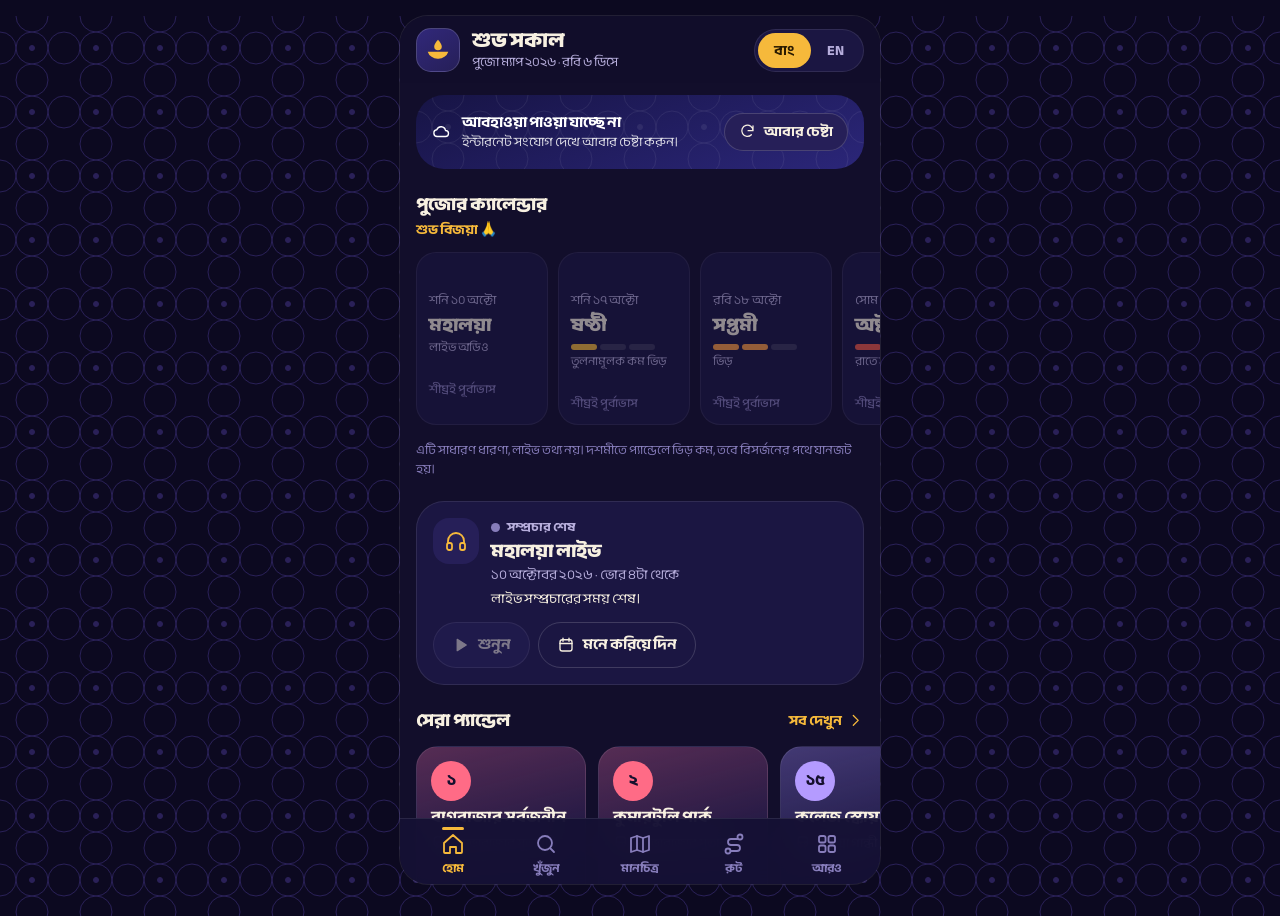
==== index.html @ 824edf6a "Add files via upload" ====
<!doctype html>
<html lang="bn">
<head>
<meta charset="utf-8">
<meta name="viewport" content="width=device-width, initial-scale=1, viewport-fit=cover">
<title>দুর্গাপূজা ২০২৬ · কলকাতার প্যান্ডেল ও মেট্রো ম্যাপ</title>
<meta name="description" content="Durga Puja 2026 Kolkata pandal map with metro stations, live weather, food stops and route planner. দুর্গাপূজা ২০২৬: কলকাতার প্যান্ডেল, মেট্রো, আবহাওয়া ও রুট।">
<meta name="color-scheme" content="dark">
<meta name="theme-color" content="#120E2B">
<meta name="mobile-web-app-capable" content="yes">
<meta name="apple-mobile-web-app-capable" content="yes">
<meta name="apple-mobile-web-app-status-bar-style" content="black-translucent">
<meta name="apple-mobile-web-app-title" content="Puja Map">
<meta property="og:title" content="Puja Map 2026 · পুজো ম্যাপ ২০২৬">
<meta property="og:description" content="Kolkata pandals, metro, live weather and routes. কলকাতার প্যান্ডেল, মেট্রো, আবহাওয়া ও রুট।">
<meta property="og:type" content="website">
<link rel="manifest" href="/manifest.webmanifest">
<link rel="icon" href="/assets/favicon.svg" type="image/svg+xml">
<link rel="apple-touch-icon" href="/assets/apple-touch-icon.png">
<link rel="preconnect" href="https://fonts.googleapis.com">
<link rel="preconnect" href="https://fonts.gstatic.com" crossorigin>
<link rel="stylesheet" href="https://fonts.googleapis.com/css2?family=Anek+Bangla:wght@400;500;600;700;800&display=swap">
<link rel="stylesheet" href="/assets/app.css?v=1">
</head>
<body>
<!-- icon sprite -->
<svg xmlns="http://www.w3.org/2000/svg" style="position:absolute;width:0;height:0;overflow:hidden" aria-hidden="true" focusable="false">
  <symbol id="i-home" viewBox="0 0 24 24"><path d="M3 11l9-8 9 8v9a1 1 0 0 1-1 1h-5v-6H9v6H4a1 1 0 0 1-1-1z"/></symbol>
  <symbol id="i-search" viewBox="0 0 24 24"><circle cx="11" cy="11" r="7"/><path d="M20 20l-3.5-3.5"/></symbol>
  <symbol id="i-map" viewBox="0 0 24 24"><path d="M9 4L3 6v14l6-2 6 2 6-2V4l-6 2z"/><path d="M9 4v14M15 6v14"/></symbol>
  <symbol id="i-route" viewBox="0 0 24 24"><circle cx="6" cy="19" r="2.5"/><circle cx="18" cy="5" r="2.5"/><path d="M8.5 19H15a3 3 0 0 0 0-6H9a3 3 0 0 1 0-6h6.500"/></symbol>
  <symbol id="i-grid" viewBox="0 0 24 24"><rect x="4" y="4" width="6.500" height="6.500" rx="1.800"/><rect x="13.500" y="4" width="6.500" height="6.500" rx="1.800"/><rect x="4" y="13.500" width="6.500" height="6.500" rx="1.800"/><rect x="13.500" y="13.500" width="6.500" height="6.500" rx="1.800"/></symbol>
  <symbol id="i-pin" viewBox="0 0 24 24"><path d="M12 21s7-6.200 7-11.500A7 7 0 0 0 5 9.500C5 14.800 12 21 12 21z"/><circle cx="12" cy="9.500" r="2.500"/></symbol>
  <symbol id="i-metro" viewBox="0 0 24 24"><rect x="5" y="3" width="14" height="14" rx="4"/><path d="M5 11h14M8 21l2-4M16 21l-2-4"/><circle cx="9" cy="14" r=".6"/><circle cx="15" cy="14" r=".6"/></symbol>
  <symbol id="i-food" viewBox="0 0 24 24"><path d="M7 3v8M5 3v5a2 2 0 0 0 4 0V3M7 11v10M17 3c-2 2-3 4.500-3 7h3v11"/></symbol>
  <symbol id="i-star" viewBox="0 0 24 24"><path d="M12 3l2.700 5.600 6.100.9-4.400 4.300 1 6.100L12 17l-5.400 2.900 1-6.100L3.200 9.500l6.100-.9z"/></symbol>
  <symbol id="i-check" viewBox="0 0 24 24"><path d="M5 12.500l4.500 4.500L19 7.500"/></symbol>
  <symbol id="i-plus" viewBox="0 0 24 24"><path d="M12 5v14M5 12h14"/></symbol>
  <symbol id="i-minus" viewBox="0 0 24 24"><path d="M5 12h14"/></symbol>
  <symbol id="i-x" viewBox="0 0 24 24"><path d="M6 6l12 12M18 6L6 18"/></symbol>
  <symbol id="i-share" viewBox="0 0 24 24"><circle cx="6" cy="12" r="2.500"/><circle cx="18" cy="6" r="2.500"/><circle cx="18" cy="18" r="2.500"/><path d="M8.200 10.800l7.600-3.600M8.200 13.200l7.600 3.600"/></symbol>
  <symbol id="i-nav" viewBox="0 0 24 24"><path d="M3 11l18-8-8 18-2-8z"/></symbol>
  <symbol id="i-walk" viewBox="0 0 24 24"><circle cx="13" cy="4.500" r="1.800"/><path d="M10 21l1.500-6-2.500-3 2-5 4 2 2 4M11.500 15l3 2.500V21"/></symbol>
  <symbol id="i-users" viewBox="0 0 24 24"><circle cx="9" cy="8" r="3"/><path d="M3 20c0-3.500 2.700-6 6-6s6 2.500 6 6"/><circle cx="17" cy="9" r="2.300"/><path d="M16 14.200c2.900.2 5 2.400 5 5.300"/></symbol>
  <symbol id="i-wc" viewBox="0 0 24 24"><circle cx="7" cy="4.500" r="1.700"/><circle cx="17" cy="4.500" r="1.700"/><path d="M7 8.500v7M4.500 8.500h5l-2.500 7M17 8.500v12M14.500 8.500h5l-2.500 6"/><path d="M5.500 20h3"/></symbol>
  <symbol id="i-parking" viewBox="0 0 24 24"><rect x="4" y="4" width="16" height="16" rx="4"/><path d="M10 16V8h3a2.500 2.500 0 0 1 0 5h-3"/></symbol>
  <symbol id="i-car" viewBox="0 0 24 24"><path d="M5 16l1.500-5.500A2 2 0 0 1 8.400 9h7.200a2 2 0 0 1 1.900 1.500L19 16"/><rect x="3" y="16" width="18" height="4" rx="1.500"/><circle cx="7.500" cy="18" r=".5"/><circle cx="16.500" cy="18" r=".5"/></symbol>
  <symbol id="i-phone" viewBox="0 0 24 24"><path d="M5 4h4l2 5-2.500 1.500a11 11 0 0 0 5 5L15 13l5 2v4a2 2 0 0 1-2 2A15 15 0 0 1 3 6a2 2 0 0 1 2-2z"/></symbol>
  <symbol id="i-alert" viewBox="0 0 24 24"><path d="M12 3l10 18H2z"/><path d="M12 10v5M12 18v.1"/></symbol>
  <symbol id="i-globe" viewBox="0 0 24 24"><circle cx="12" cy="12" r="9"/><path d="M3 12h18M12 3c3 3 3 15 0 18M12 3c-3 3-3 15 0 18"/></symbol>
  <symbol id="i-chev" viewBox="0 0 24 24"><path d="M9 5l7 7-7 7"/></symbol>
  <symbol id="i-up" viewBox="0 0 24 24"><path d="M12 19V5M6 11l6-6 6 6"/></symbol>
  <symbol id="i-down" viewBox="0 0 24 24"><path d="M12 5v14M6 13l6 6 6-6"/></symbol>
  <symbol id="i-trash" viewBox="0 0 24 24"><path d="M4 7h16M9 7V4h6v3M6 7l1 13h10l1-13"/></symbol>
  <symbol id="i-heart" viewBox="0 0 24 24"><path d="M12 20s-7-4.600-7-10a4 4 0 0 1 7-2.500A4 4 0 0 1 19 10c0 5.400-7 10-7 10z"/></symbol>
  <symbol id="i-camera" viewBox="0 0 24 24"><path d="M4 8h3l2-3h6l2 3h3v11H4z"/><circle cx="12" cy="13" r="3.500"/></symbol>
  <symbol id="i-locate" viewBox="0 0 24 24"><circle cx="12" cy="12" r="7"/><circle cx="12" cy="12" r="2"/><path d="M12 2v3M12 19v3M2 12h3M19 12h3"/></symbol>
  <symbol id="i-info" viewBox="0 0 24 24"><circle cx="12" cy="12" r="9"/><path d="M12 11v6M12 7.500v.1"/></symbol>
  <symbol id="i-calendar" viewBox="0 0 24 24"><rect x="4" y="5" width="16" height="15" rx="3"/><path d="M4 10h16M8 3v4M16 3v4"/></symbol>
  <symbol id="i-download" viewBox="0 0 24 24"><path d="M12 4v11M7 11l5 5 5-5M5 20h14"/></symbol>
  <symbol id="i-refresh" viewBox="0 0 24 24"><path d="M20 11a8 8 0 1 0-2.300 5.700M20 4v7h-7"/></symbol>
  <symbol id="i-play" viewBox="0 0 24 24"><path d="M7 4.500l12 7.500-12 7.500z" fill="currentColor"/></symbol>
  <symbol id="i-pause" viewBox="0 0 24 24"><path d="M7 4h4v16H7zM14 4h4v16h-4z" fill="currentColor"/></symbol>
  <symbol id="i-radio" viewBox="0 0 24 24"><path d="M4 14v-2a8 8 0 0 1 16 0v2"/><rect x="3" y="14" width="5" height="7" rx="2"/><rect x="16" y="14" width="5" height="7" rx="2"/></symbol>
  <symbol id="i-layers" viewBox="0 0 24 24"><path d="M12 3l9 5-9 5-9-5z"/><path d="M3 13l9 5 9-5"/></symbol>
  <symbol id="i-lock" viewBox="0 0 24 24"><rect x="5" y="11" width="14" height="10" rx="3"/><path d="M8 11V8a4 4 0 0 1 8 0v3"/></symbol>
  <symbol id="i-wind" viewBox="0 0 24 24"><path d="M3 9h11a3 3 0 1 0-3-3M3 15h15a3 3 0 1 1-3 3M3 12h7"/></symbol>
  <symbol id="i-drop" viewBox="0 0 24 24"><path d="M12 3s6 6.300 6 11a6 6 0 0 1-12 0c0-4.700 6-11 6-11z"/></symbol>
  <symbol id="i-cloud" viewBox="0 0 24 24"><path d="M7 18a4.500 4.500 0 0 1-.6-8.960A6 6 0 0 1 18 10a4 4 0 0 1 0 8z"/></symbol>
  <symbol id="i-diya" viewBox="0 0 24 24"><path d="M2.500 13.500h19a9.500 9 0 0 1-9.500 6.500A9.500 9 0 0 1 2.500 13.500z" fill="currentColor" stroke="none"/><path d="M12 2.500c2.500 2.700 3.500 4.800 3.500 6.300a3.500 3.500 0 0 1-7 0c0-1.500 1-3.600 3.500-6.300z" fill="currentColor" stroke="none"/></symbol>
</svg>

<div id="app">
  <main id="views">
    <section class="view active" id="v-home" aria-label="Home"></section>
    <section class="view" id="v-explore" aria-label="Explore"></section>
    <section class="view map" id="v-map" aria-label="Map"></section>
    <section class="view" id="v-route" aria-label="Route"></section>
    <section class="view" id="v-more" aria-label="More"></section>
  </main>
  <nav id="nav" aria-label="Main"></nav>

  <div id="sheetWrap" class="sheet-wrap" hidden>
    <div class="backdrop" data-act="sheet-close"></div>
    <div class="sheet" role="dialog" aria-modal="true" tabindex="-1">
      <div class="grab" aria-hidden="true"></div>
      <div id="sheetBody"></div>
    </div>
  </div>
  <div id="toast" role="status" aria-live="polite"></div>

  <div id="splash" data-act="splash-skip" role="presentation">
    <svg class="sp-lamp" viewBox="0 0 24 24" aria-hidden="true"><path d="M2.500 13.500h19a9.500 9 0 0 1-9.500 6.500A9.500 9 0 0 1 2.500 13.500z" fill="currentColor"/><path class="flame" d="M12 2.500c2.500 2.700 3.500 4.800 3.500 6.300a3.500 3.500 0 0 1-7 0c0-1.500 1-3.600 3.500-6.300z" fill="#FFD27A"/></svg>
    <h2>দুর্গাপূজা ২০২৬</h2>
    <p>Durga Puja 2026 · Kolkata</p>
    <small>Sudipta Chatterjee</small>
  </div>
</div>
<noscript><p style="padding:24px;color:#F7F0E1">Please enable JavaScript to use Puja Map 2026. · অ্যাপটি চালাতে JavaScript চালু করুন।</p></noscript>

<script src="/assets/data.js?v=1"></script>
<script src="/assets/config.js?v=1"></script>
<script src="/assets/i18n.js?v=1"></script>
<script src="/assets/core.js?v=1"></script>
<script src="/assets/weather.js?v=1"></script>
<script src="/assets/community.js?v=1"></script>
<script src="/assets/map.js?v=1"></script>
<script src="/assets/views-home.js?v=1"></script>
<script src="/assets/views-explore.js?v=1"></script>
<script src="/assets/views-route.js?v=1"></script>
<script src="/assets/views-more.js?v=1"></script>
<script src="/assets/main.js?v=1"></script>
</body>
</html>
---- assets/app.css ----
/* Puja Map 2026 - dark-only mobile app UI. Night-sky indigo, zari gold, sindoor red. */
:root {
  color-scheme: dark;
  --night: #120E2B; --night2: #0C0920; --surface: #1B1642; --raise: #261F58; --raise2: #31287A;
  --line: rgba(255,255,255,.09); --line2: rgba(255,255,255,.16);
  --ink: #F7F0E1; --mut: #B7AEDC; --dim: #877DBB;
  --zari: #F6B93B; --zari-ink: #2A1B00; --sindoor: #F05A47; --ok: #3DDC97;
  --blue: #6AA3FF; --green: #3DDC97;
  /* map palette (the SVG data refers to these names) */
  --river: #123B5E; --rd: #2F2868; --rdo: #1B1646;
  --rl: 28px; --rm: 20px; --rs: 14px;
  --nav-h: 66px; --sb: env(safe-area-inset-bottom, 0px); --st: env(safe-area-inset-top, 0px);
  --font: "Anek Bangla", "Hind Siliguri", "Noto Sans Bengali", system-ui, -apple-system, "Segoe UI", Roboto, sans-serif;
  --alpona: url("data:image/svg+xml,%3Csvg xmlns='http://www.w3.org/2000/svg' width='64' height='64' viewBox='0 0 64 64' fill='none' stroke='white' stroke-width='1'%3E%3Ccircle cx='32' cy='32' r='16'/%3E%3Ccircle cx='0' cy='32' r='16'/%3E%3Ccircle cx='64' cy='32' r='16'/%3E%3Ccircle cx='32' cy='0' r='16'/%3E%3Ccircle cx='32' cy='64' r='16'/%3E%3Ccircle cx='32' cy='32' r='2.5' fill='white'/%3E%3C/svg%3E");
}
html.big { font-size: 112%; }
* { box-sizing: border-box; -webkit-tap-highlight-color: transparent; }
html, body { height: 100%; margin: 0; background: var(--night2); }
body { font: 400 15px/1.5 var(--font); color: var(--ink); overscroll-behavior: none; -webkit-font-smoothing: antialiased; text-size-adjust: 100%; }
body.sheet-open { overflow: hidden; }
button, input, select, textarea { font: inherit; color: inherit; }
button { cursor: pointer; background: none; border: 0; padding: 0; }
a { color: inherit; text-decoration: none; }
[hidden] { display: none !important; }
h1, h2, h3, p, ul, ol { margin: 0; padding: 0; }
ul, ol { list-style: none; }
:focus-visible { outline: 2px solid var(--zari); outline-offset: 2px; border-radius: 8px; }
.ic { width: 1.2em; height: 1.2em; stroke: currentColor; fill: none; stroke-width: 1.8; stroke-linecap: round; stroke-linejoin: round; flex: none; }
.star .ic, .chip.gold .ic, .badge.gold .ic { fill: currentColor; }
.muted { color: var(--mut); } .fine { font-size: 12.5px; color: var(--dim); line-height: 1.5; margin-top: 8px; } .fine.lg { font-size: 13.5px; color: var(--mut); }
.fine.foot { text-align: center; margin: 22px 0 6px; } .fine.note { margin-top: 14px; }
.dotc { display: inline-block; width: 9px; height: 9px; border-radius: 50%; flex: none; } .dotc.lg { width: 14px; height: 14px; }

/* ---------- app frame ---------- */
#app { position: relative; height: 100dvh; max-width: 480px; margin: 0 auto; overflow: hidden; background: var(--night); box-shadow: 0 0 0 1px var(--line); }
@media (min-width: 560px) { body { background: var(--night2) var(--alpona); background-size: 64px 64px; background-blend-mode: soft-light; } #app { border-radius: 28px; height: min(100dvh - 32px, 940px); margin-top: 16px; } }
.view { position: absolute; inset: 0; overflow-y: auto; overflow-x: hidden; display: none; padding-bottom: calc(var(--nav-h) + var(--sb) + 20px); scrollbar-width: none; overscroll-behavior: contain; }
.view::-webkit-scrollbar { display: none; }
.view.active { display: block; }
.view.map { padding: 0; overflow: hidden; bottom: calc(var(--nav-h) + var(--sb)); }
.pad { padding: 4px 16px 0; }
.vhead { position: sticky; top: 0; z-index: 6; padding: calc(var(--st) + 12px) 16px 10px; background: rgba(18,14,43,.97); backdrop-filter: blur(16px); -webkit-backdrop-filter: blur(16px); }
.vh-row { display: flex; align-items: center; justify-content: space-between; gap: 10px; }
.vh-row h1 { font-size: 26px; font-weight: 800; letter-spacing: -.01em; line-height: 1.2; }
.vh-r { display: flex; align-items: center; gap: 8px; }

/* ---------- controls ---------- */
.btn { display: inline-flex; align-items: center; justify-content: center; gap: 8px; min-height: 46px; padding: 0 18px; border-radius: 999px; background: var(--raise); border: 1px solid var(--line2); font-weight: 700; font-size: 15px; color: var(--ink); white-space: nowrap; text-align: center; }
.btn:active { transform: scale(.98); }
.btn.primary { background: var(--zari); color: var(--zari-ink); border-color: transparent; }
.btn.on { background: rgba(61,220,151,.14); color: #7DF2BD; border-color: rgba(61,220,151,.4); }
.btn.ghost { background: transparent; }
.btn.sm { min-height: 38px; padding: 0 14px; font-size: 14px; } .btn.wide { width: 100%; }
.btn.off, .btn[aria-disabled="true"] { opacity: .45; pointer-events: none; } .btn[disabled] { opacity: .45; pointer-events: none; }
.icon-btn { width: 42px; height: 42px; border-radius: 50%; display: grid; place-items: center; background: var(--raise); border: 1px solid var(--line); color: var(--ink); flex: none; }
.icon-btn.sm { width: 34px; height: 34px; } .icon-btn.on { background: var(--zari); color: var(--zari-ink); } .icon-btn[disabled] { opacity: .35; pointer-events: none; }
.link { display: inline-flex; align-items: center; gap: 5px; color: var(--zari); font-weight: 700; font-size: 14px; cursor: pointer; } .link.danger { color: #FF8A7A; }
.seg { display: inline-flex; padding: 3px; border-radius: 999px; background: var(--surface); border: 1px solid var(--line); }
.seg button { padding: 7px 16px; border-radius: 999px; font-weight: 700; font-size: 14px; color: var(--mut); min-height: 34px; }
.seg button.on { background: var(--zari); color: var(--zari-ink); } .seg.big { display: flex; } .seg.big button { flex: 1; min-height: 46px; font-size: 16px; }
.seg.wide { display: flex; margin: 8px 0 0; } .seg.wide button { flex: 1; } .seg i { font-style: normal; opacity: .7; margin-left: 4px; }
.pill-row { display: flex; gap: 8px; overflow-x: auto; padding: 10px 0 2px; scrollbar-width: none; } .pill-row::-webkit-scrollbar { display: none; }
.pill, .chip { flex: none; display: inline-flex; align-items: center; gap: 6px; min-height: 36px; padding: 0 14px; border-radius: 999px; background: var(--surface); border: 1px solid var(--line); font-weight: 600; font-size: 14px; color: var(--mut); white-space: nowrap; }
.pill.on, .chip.on { background: var(--ink); color: var(--night); border-color: transparent; } .pill i { font-style: normal; opacity: .65; font-size: 12.5px; }
.chip.gold.on { background: var(--zari); color: var(--zari-ink); } .chips.wrap { display: flex; flex-wrap: wrap; gap: 8px; margin: 12px 0; }
.chip.on .dotc { box-shadow: 0 0 0 2px var(--night); }
.badge { display: inline-flex; align-items: center; gap: 4px; padding: 2px 9px; border-radius: 999px; font-size: 12px; font-weight: 700; background: var(--raise); color: var(--mut); }
.badge.gold { background: rgba(246,185,59,.16); color: var(--zari); } .badge.ok { background: rgba(61,220,151,.15); color: #7DF2BD; }
.num { width: 40px; height: 40px; border-radius: 50%; display: grid; place-items: center; background: var(--c, #ccc); color: #15102E; font-weight: 800; font-size: 15px; flex: none; }
.num.lg { width: 54px; height: 54px; font-size: 19px; } .num .ic { width: 18px; height: 18px; stroke-width: 2.6; }
.wx-pill { display: inline-flex; align-items: center; gap: 5px; min-height: 42px; padding: 0 12px 0 8px; border-radius: 999px; background: var(--raise); border: 1px solid var(--line); font-weight: 700; font-size: 14px; }
.wx-pill .ic { width: 22px; height: 22px; margin-left: 4px; } .wx-pill .wxi { width: 24px; height: 24px; }
.lang button { min-width: 44px; }
.empty { display: grid; justify-items: center; gap: 6px; text-align: center; padding: 34px 20px; color: var(--mut); }
.empty .ic { width: 36px; height: 36px; color: var(--dim); } .empty b { color: var(--ink); font-size: 17px; } .empty.big { padding: 26px 12px 14px; }
.empty .row, .row { display: flex; gap: 10px; flex-wrap: wrap; justify-content: center; margin-top: 10px; } .row-end { display: flex; gap: 8px; justify-content: flex-end; margin-top: 8px; }
.sk { border-radius: 12px; background: linear-gradient(90deg, rgba(255,255,255,.06), rgba(255,255,255,.14), rgba(255,255,255,.06)); background-size: 200% 100%; animation: sk 1.4s linear infinite; margin: 8px 0; }
.sk-l { height: 14px; width: 40%; } .sk-xl { height: 70px; width: 70%; } .sk-m { height: 54px; }
@keyframes sk { to { background-position: -200% 0; } }

/* ---------- Home ---------- */
.home-head { display: flex; align-items: center; justify-content: space-between; gap: 10px; }
.hh-l { display: flex; align-items: center; gap: 12px; min-width: 0; }
.logo { width: 44px; height: 44px; border-radius: 15px; display: grid; place-items: center; background: linear-gradient(145deg, var(--raise2), var(--raise)); color: var(--zari); border: 1px solid var(--line2); flex: none; }
.logo .ic { width: 26px; height: 26px; }
.hh-hi { font-size: 21px; font-weight: 800; line-height: 1.2; } .hh-sub { font-size: 13px; color: var(--mut); }
.block { margin-top: 22px; } .block-h { display: flex; align-items: center; justify-content: space-between; gap: 10px; margin-bottom: 10px; }
.block-h.stack { flex-direction: column; align-items: flex-start; gap: 2px; } .block-h.stack .cd { text-align: left; font-size: 13.5px; }
.block-h h2 { font-size: 18px; font-weight: 800; display: flex; align-items: center; gap: 8px; } .block-h .cd { font-size: 12.5px; color: var(--zari); font-weight: 700; text-align: right; }
.card { background: var(--surface); border: 1px solid var(--line); border-radius: var(--rm); padding: 16px; }
.wx-hero, .wxs-top { position: relative; margin-top: 8px; padding: 16px; border-radius: var(--rl); color: #fff; overflow: hidden; cursor: pointer; isolation: isolate; background: linear-gradient(160deg, #171445, #2A2570); }
.wx-hero::before, .wxs-top::before { content: ""; position: absolute; inset: 0; background: var(--alpona); background-size: 64px 64px; opacity: .07; z-index: -1; }
.sky-day { background: linear-gradient(160deg, #1F4CA3, #3E7BDA); } .sky-night { background: linear-gradient(160deg, #171445, #2B2679); } .sky-cloud { background: linear-gradient(160deg, #3A4880, #5A6AA0); }
.sky-night-cloud { background: linear-gradient(160deg, #1F2150, #3A3B74); } .sky-rain { background: linear-gradient(160deg, #1F3159, #3C5584); } .sky-storm { background: linear-gradient(160deg, #1A1838, #45386E); } .sky-fog { background: linear-gradient(160deg, #474C78, #6E7399); }
.wx-top { display: flex; justify-content: space-between; align-items: center; font-size: 13px; opacity: .92; } .wx-loc { display: inline-flex; align-items: center; gap: 4px; font-weight: 700; } .wx-upd.off { color: #FFD28A; }
.wx-main { display: flex; align-items: center; gap: 12px; margin-top: 6px; } .wx-temp { font-size: 58px; font-weight: 800; line-height: 1; letter-spacing: -.02em; }
.wx-cond { display: grid; gap: 1px; margin-left: auto; text-align: right; } .wx-cond b { font-size: 17px; } .wx-cond span { font-size: 13px; opacity: .85; }
.wx-adv { margin-top: 10px; padding: 10px 12px; border-radius: 14px; font-size: 14px; line-height: 1.45; background: rgba(8,5,30,.34); border-left: 4px solid var(--ok); }
.wx-adv.tone-warn { border-color: var(--zari); } .wx-adv.tone-bad { border-color: var(--sindoor); } .wx-adv.tone-mid { border-color: #9FB7FF; }
.wx-hours { display: flex; gap: 4px; margin-top: 12px; overflow-x: auto; scrollbar-width: none; } .wx-hours::-webkit-scrollbar { display: none; }
.wx-hours li { flex: 1 0 52px; display: grid; justify-items: center; gap: 2px; padding: 8px 2px; border-radius: 14px; font-size: 12.5px; }
.wx-hours li:first-child { background: rgba(255,255,255,.14); } .h-t { opacity: .85; font-size: 12px; white-space: nowrap; } .wx-hours b { font-size: 15px; } .h-p { display: inline-flex; align-items: center; gap: 2px; font-size: 11.5px; color: #BFD6FF; min-height: 16px; }
.h-p .ic { width: 11px; height: 11px; } .wxi { display: block; flex: none; }
.wx-chips { display: flex; gap: 8px; flex-wrap: wrap; margin-top: 10px; } .wx-chips li { display: inline-flex; align-items: center; gap: 5px; padding: 5px 10px; border-radius: 999px; background: rgba(8,5,30,.3); font-size: 12.5px; } .wx-chips .ic { width: 14px; height: 14px; }
.wx-fail { display: flex; align-items: center; gap: 12px; flex-wrap: wrap; } .wx-fail div { display: grid; flex: 1; min-width: 150px; } .wx-fail span { font-size: 13px; opacity: .85; }
.rail { display: flex; gap: 10px; overflow-x: auto; margin: 0 -16px; padding: 2px 16px 8px; scroll-padding: 0 16px; scroll-snap-type: x proximity; scrollbar-width: none; } .rail::-webkit-scrollbar { display: none; }
.rl { position: relative; flex: 0 0 132px; scroll-snap-align: start; padding: 12px; border-radius: 20px; background: var(--surface); border: 1px solid var(--line); display: grid; gap: 4px; align-content: start; }
.rl.now { border-color: var(--zari); background: linear-gradient(180deg, rgba(246,185,59,.14), var(--surface)); } .rl.next { border-color: var(--line2); } .rl.past { opacity: .55; }
.rl-top { min-height: 22px; } .rl-date { font-size: 12.5px; color: var(--mut); } .rl-name { font-size: 19px; font-weight: 800; line-height: 1.2; } .rl-cl { font-size: 12px; color: var(--mut); line-height: 1.3; min-height: 32px; }
.rl-crowd { display: flex; gap: 3px; margin-top: 4px; } .rl-crowd i { width: 100%; max-width: 26px; height: 6px; border-radius: 3px; background: rgba(255,255,255,.14); }
.rl-crowd.lv1 i:nth-child(-n+1), .rl-crowd.lv2 i:nth-child(-n+2) { background: var(--zari); } .rl-crowd.lv3 i { background: var(--sindoor); } .rl-crowd.lv2 i:nth-child(-n+2) { background: #FF9F43; }
.rl-wx { display: flex; align-items: center; gap: 4px; margin-top: 4px; font-size: 13px; font-weight: 700; } .rl-wx em { font-style: normal; color: #9FC4FF; font-size: 12px; display: inline-flex; align-items: center; gap: 1px; } .rl-wx em .ic { width: 11px; height: 11px; }
.rl-wx.none { font-weight: 500; color: var(--dim); font-size: 12px; } .rl-flag { display: inline-block; font-size: 11px; font-weight: 800; padding: 2px 8px; border-radius: 999px; background: var(--zari); color: var(--zari-ink); } .rl-flag.soft { background: var(--raise2); color: var(--ink); }
.mh { display: grid; grid-template-columns: auto 1fr; gap: 12px; margin-top: 22px; padding: 16px; border-radius: var(--rl); background: var(--surface); border: 1px solid var(--line); position: relative; overflow: hidden; }
.mh.live { border-color: rgba(240,90,71,.6); background: linear-gradient(180deg, rgba(240,90,71,.14), var(--surface)); }
.mh-ic { width: 46px; height: 46px; border-radius: 16px; display: grid; place-items: center; background: var(--raise); color: var(--zari); } .mh-ic .ic { width: 24px; height: 24px; }
.mh-st { display: flex; align-items: center; gap: 7px; font-size: 12.5px; font-weight: 700; color: var(--mut); } .mh h3 { font-size: 19px; font-weight: 800; } .mh p { font-size: 13.5px; color: var(--mut); } .mh .mh-line { color: var(--ink); margin-top: 4px; }
.mh-act { grid-column: 1 / -1; display: flex; gap: 8px; flex-wrap: wrap; }
.live-dot { width: 9px; height: 9px; border-radius: 50%; background: var(--dim); display: inline-block; } .mh.live .live-dot, .live-tag .live-dot { background: var(--sindoor); animation: pulse 1.6s ease-out infinite; }
@keyframes pulse { 0% { box-shadow: 0 0 0 0 rgba(240,90,71,.6); } 100% { box-shadow: 0 0 0 10px rgba(240,90,71,0); } }
.hscroll { display: flex; gap: 12px; overflow-x: auto; margin: 0 -16px; padding: 2px 16px 8px; scroll-padding: 0 16px; scroll-snap-type: x proximity; scrollbar-width: none; } .hscroll::-webkit-scrollbar { display: none; }
.fcard { flex: 0 0 170px; scroll-snap-align: start; display: flex; flex-direction: column; gap: 6px; text-align: left; padding: 14px; border-radius: 22px; background: var(--surface); border: 1px solid var(--line); background-image: linear-gradient(165deg, color-mix(in srgb, var(--c) 26%, transparent), transparent 62%); }
.fcard b { font-size: 16px; line-height: 1.3; font-weight: 700; } .fc-m { display: flex; align-items: center; gap: 5px; font-size: 13px; color: var(--mut); } .fc-z { font-size: 12px; color: var(--dim); margin-top: auto; padding-top: 6px; }
.plcard { flex: 0 0 200px; scroll-snap-align: start; display: grid; gap: 6px; text-align: left; padding: 14px 14px 12px; border-radius: 18px; background: var(--surface); border: 1px solid var(--line); border-left: 4px solid var(--c); }
.plcard b { font-size: 16px; line-height: 1.3; } .plcard span { font-size: 13px; color: var(--mut); } .plcard em { font-style: normal; font-size: 13px; color: var(--zari); font-weight: 700; display: inline-flex; align-items: center; gap: 2px; }
.qa { display: grid; grid-template-columns: repeat(3, 1fr); gap: 10px; } .qa-b { display: grid; justify-items: center; gap: 8px; padding: 16px 6px 12px; border-radius: 18px; background: var(--surface); border: 1px solid var(--line); font-size: 13.5px; font-weight: 700; text-align: center; line-height: 1.25; }
.qa-b .ic { width: 24px; height: 24px; color: var(--zari); } .qa-b.sos .ic { color: var(--sindoor); } .qa-b.sos { border-color: rgba(240,90,71,.35); }
.support { display: flex; align-items: center; gap: 12px; margin-top: 24px; padding: 14px; border-radius: var(--rl); background: linear-gradient(120deg, rgba(246,185,59,.16), rgba(240,90,71,.12)); border: 1px solid rgba(246,185,59,.28); }
.support div:nth-child(2) { display: grid; flex: 1; min-width: 0; } .support b { font-size: 15.5px; } .support span { font-size: 13px; color: var(--mut); line-height: 1.4; }
.sp-ic { width: 40px; height: 40px; border-radius: 14px; display: grid; place-items: center; background: var(--night); color: var(--sindoor); flex: none; } .support.lg { flex-wrap: wrap; margin-top: 22px; } .support.lg .btn { width: 100%; }

/* ---------- Explore ---------- */
.search-row { display: flex; align-items: center; gap: 10px; } .search-row .search { flex: 1; margin-top: 0; }
.search { position: relative; display: flex; align-items: center; margin-top: 12px; } .search .ic { position: absolute; left: 14px; color: var(--dim); pointer-events: none; }
.search input { width: 100%; min-height: 48px; padding: 0 16px 0 44px; border-radius: 999px; background: var(--surface); border: 1px solid var(--line2); outline: none; font-size: 16px; }
.search input:focus { border-color: var(--zari); } .search input::placeholder { color: var(--dim); } .search input::-webkit-search-cancel-button { filter: invert(1); }
.ex-meta { display: flex; align-items: center; justify-content: space-between; gap: 12px; padding: 12px 16px 2px; font-size: 13px; color: var(--mut); }
.prog { display: flex; align-items: center; gap: 8px; flex: 1; justify-content: flex-end; font-size: 12.5px; } .bar { width: 90px; height: 6px; border-radius: 3px; background: rgba(255,255,255,.12); overflow: hidden; } .bar i { display: block; height: 100%; background: var(--ok); border-radius: 3px; }
.list { padding: 6px 16px 0; display: grid; gap: 10px; }
.pcard { display: grid; grid-template-columns: auto 1fr auto; gap: 12px; align-items: center; padding: 12px 12px 12px 12px; border-radius: 18px; background: var(--surface); border: 1px solid var(--line); cursor: pointer; }
.pcard.vis { opacity: .66; } .pc-main { min-width: 0; display: grid; gap: 3px; } .pc-name { font-size: 16.5px; font-weight: 700; line-height: 1.3; display: flex; align-items: center; gap: 6px; flex-wrap: wrap; }
.star { color: var(--zari); display: inline-flex; } .star .ic { width: 15px; height: 15px; }
.pc-meta, .pc-food { display: flex; align-items: center; gap: 6px; font-size: 13px; color: var(--mut); min-width: 0; } .pc-meta .ic, .pc-food .ic { width: 14px; height: 14px; color: var(--dim); }
.pc-meta em { font-style: normal; color: var(--dim); margin-left: auto; padding-left: 8px; font-size: 12px; text-align: right; } .pc-meta span, .pc-food span { overflow: hidden; text-overflow: ellipsis; white-space: nowrap; }
.pc-add { width: 40px; height: 40px; border-radius: 50%; display: grid; place-items: center; background: var(--raise); border: 1px solid var(--line2); color: var(--ink); } .pc-add.on { background: var(--zari); color: var(--zari-ink); border-color: transparent; }

/* ---------- Map ---------- */
.map-wrap { position: absolute; inset: 0; background: #0D0A22; touch-action: none; cursor: grab; } .map-wrap:active { cursor: grabbing; }
#map { width: 100%; height: 100%; display: block; user-select: none; -webkit-user-select: none; }
#map .rlab { font-size: 11.5px; font-weight: 700; fill: #7E75B4; letter-spacing: .04em; paint-order: stroke; stroke: #0D0A22; stroke-width: 3px; pointer-events: none; }
#map .mline { filter: url(#glow); } #map .stn-m { font-size: 13px; font-weight: 900; fill: #fff; pointer-events: none; }
#map .slab { display: none; font-size: 14px; font-weight: 700; fill: #E8E2FF; paint-order: stroke; stroke: #0D0A22; stroke-width: 4px; pointer-events: none; } #map.z-sl .slab { display: block; }
#map .mk { cursor: pointer; outline: none; } #map .mk .dot { stroke: #0D0A22; stroke-width: 3.5; } #map .mk.on .dot { stroke: #fff; stroke-width: 5; } #map .mk.vis .dot { opacity: .6; }
#map .halo { fill: none; stroke: #fff; stroke-opacity: .5; stroke-width: 2; } #map .mn { font-size: 17px; font-weight: 800; fill: #15102E; pointer-events: none; }
#map .fam { fill: var(--zari); stroke: #0D0A22; stroke-width: 2.5; pointer-events: none; } #map .ord circle { fill: var(--zari); stroke: #0D0A22; stroke-width: 2.5; } #map .ord text { font-size: 12px; font-weight: 900; fill: #2A1B00; pointer-events: none; }
#map .plab { display: none; font-size: 14.5px; font-weight: 700; fill: #fff; paint-order: stroke; stroke: #0D0A22; stroke-width: 5px; stroke-linejoin: round; pointer-events: none; }
#map.z-pl .plab, #map.z-fam .plab.fam, #map .plab.always { display: block; } #map .rline polyline { animation: dash 1.2s linear infinite; } @keyframes dash { to { stroke-dashoffset: -26; } }
.map-top { position: absolute; top: 0; left: 0; right: 0; display: flex; gap: 8px; overflow-x: auto; padding: calc(var(--st) + 12px) 12px 18px; scrollbar-width: none; background: linear-gradient(180deg, rgba(13,10,34,.92), rgba(13,10,34,0)); } .map-top::-webkit-scrollbar { display: none; }
.map-top .pill { background: rgba(27,22,66,.94); backdrop-filter: blur(8px); } .map-top .pill.on { background: var(--ink); color: var(--night); }
.map-ctrl { position: absolute; right: 12px; top: calc(var(--st) + 76px); display: grid; gap: 8px; } .map-ctrl .icon-btn { background: rgba(27,22,66,.94); box-shadow: 0 4px 14px rgba(0,0,0,.35); }
.map-legend { position: absolute; left: 12px; top: calc(var(--st) + 76px); max-width: 230px; padding: 12px 14px; border-radius: 18px; background: rgba(27,22,66,.96); border: 1px solid var(--line2); font-size: 13px; }
.map-legend li { display: flex; align-items: center; gap: 8px; padding: 3px 0; } .map-legend p { margin-top: 6px; font-size: 11.5px; color: var(--dim); } .bar { } .map-legend .bar { width: 22px; height: 5px; border-radius: 3px; display: inline-block; } .map-legend .bar.gold { background: var(--zari); }
.map-legend .sq { width: 14px; height: 14px; border-radius: 4px; border: 3px solid var(--blue); display: inline-block; }
.map-card { position: absolute; left: 12px; right: 12px; bottom: 12px; padding: 14px; border-radius: 24px; background: rgba(27,22,66,.97); border: 1px solid var(--line2); box-shadow: 0 10px 30px rgba(0,0,0,.5); display: grid; gap: 12px; }
.mc-head { display: flex; align-items: center; gap: 12px; } .mc-txt { display: grid; flex: 1; min-width: 0; } .mc-txt b { font-size: 17px; line-height: 1.3; } .mc-txt span { display: flex; align-items: center; gap: 5px; font-size: 13px; color: var(--mut); } .mc-txt .ic { width: 14px; height: 14px; }
.mc-acts { display: flex; gap: 8px; } .mc-acts .btn { flex: 1; }

/* ---------- Route ---------- */
.route-card { background: var(--surface); border: 1px solid var(--line); border-radius: var(--rl); padding: 16px; margin-top: 16px; }
.stops { display: grid; gap: 8px; } .stop { display: flex; align-items: center; gap: 10px; padding: 8px 6px 8px 8px; border-radius: 16px; background: var(--night); border: 1px solid var(--line); border-left: 4px solid var(--c); }
.ord { width: 30px; height: 30px; border-radius: 50%; display: grid; place-items: center; background: var(--zari); color: var(--zari-ink); font-weight: 800; font-size: 14px; flex: none; }
.st-main { flex: 1; min-width: 0; display: grid; cursor: pointer; } .st-main b { font-size: 15.5px; line-height: 1.3; } .st-main span { display: flex; align-items: center; gap: 5px; font-size: 12.5px; color: var(--mut); } .st-main .ic { width: 13px; height: 13px; }
.st-ctl { display: flex; gap: 4px; }
.field { display: grid; grid-template-columns: auto 1fr; gap: 4px 8px; align-items: center; margin-top: 14px; font-size: 13px; color: var(--mut); } .field select { grid-column: 1 / -1; min-height: 46px; padding: 0 12px; border-radius: 14px; background: var(--night); border: 1px solid var(--line2); font-size: 15px; }
.route-acts { display: grid; gap: 10px; margin-top: 14px; } .route-acts .row { margin: 0; justify-content: stretch; } .route-acts .row .btn { flex: 1; }
.planner { background: var(--surface); border: 1px solid var(--line); border-radius: var(--rl); padding: 16px; } .planner .seg { margin-bottom: 14px; } .planner .seg button { flex: 1; } .planner .seg { display: flex; }
.plist { display: grid; gap: 8px; } .plrow { display: flex; align-items: center; gap: 10px; text-align: left; padding: 14px; border-radius: 16px; background: var(--surface); border: 1px solid var(--line); border-left: 4px solid var(--c); } .plrow b { flex: 1; font-size: 15.5px; } .plrow span { font-size: 13px; color: var(--mut); }
.ai { background: var(--surface); border: 1px solid var(--line); border-radius: var(--rl); padding: 16px; } .ai-row { display: flex; gap: 8px; margin-top: 10px; } .ai-row input { flex: 1; min-width: 0; min-height: 46px; padding: 0 14px; border-radius: 999px; background: var(--night); border: 1px solid var(--line2); outline: none; }
.ai-out { margin-top: 12px; padding: 12px; border-radius: 14px; background: var(--night); font-size: 14.5px; white-space: pre-wrap; line-height: 1.55; }
.passport { display: flex; align-items: center; gap: 18px; margin: 18px 0 14px; padding: 16px; border-radius: var(--rl); background: var(--surface); border: 1px solid var(--line); } .ring { width: 96px; height: 96px; flex: none; }
.ring circle { fill: none; stroke-width: 9; } .ring .rb { stroke: rgba(255,255,255,.1); } .ring .rf { stroke: var(--ok); stroke-linecap: round; } .pp-t { display: grid; } .pp-t b { font-size: 38px; line-height: 1; } .pp-t small { font-size: 18px; color: var(--mut); font-weight: 600; } .pp-t span { color: var(--mut); font-size: 14px; }
.vlist { display: grid; gap: 8px; margin-bottom: 14px; } .vlist li { display: flex; align-items: center; gap: 12px; padding: 10px 10px 10px 12px; border-radius: 16px; background: var(--surface); border: 1px solid var(--line); } .vlist li > div { flex: 1; display: grid; min-width: 0; cursor: pointer; } .vlist b { font-size: 15.5px; } .vlist span:not(.num) { font-size: 12.5px; color: var(--mut); }

/* ---------- More ---------- */
.card .block-h h2 { font-size: 17px; } .block.card { margin-top: 16px; }
.sos-list { display: grid; gap: 8px; } .sos-list a { display: flex; align-items: center; gap: 12px; padding: 12px 14px; border-radius: 16px; background: var(--night); border: 1px solid var(--line); font-weight: 600; } .sos-list a .ic { color: var(--sindoor); } .sos-list span { flex: 1; } .sos-list b { font-size: 19px; color: var(--ink); }
.block.card.sos { border-color: rgba(240,90,71,.3); } .block.card.sos .block-h h2 .ic { color: var(--sindoor); }
.acc { background: var(--surface); border: 1px solid var(--line); border-radius: 18px; margin-bottom: 8px; overflow: hidden; } .acc summary { display: flex; align-items: center; justify-content: space-between; gap: 10px; padding: 14px 16px; font-weight: 700; cursor: pointer; list-style: none; } .acc summary::-webkit-details-marker { display: none; }
.acc summary .ic { transition: transform .2s; color: var(--dim); } .acc[open] summary .ic { transform: rotate(90deg); } .acc ul { display: grid; gap: 10px; padding: 0 16px 16px; font-size: 14.5px; color: var(--mut); line-height: 1.55; } .acc li { padding-left: 14px; position: relative; } .acc li::before { content: ""; position: absolute; left: 0; top: .6em; width: 6px; height: 6px; border-radius: 50%; background: var(--zari); }
.setrow { display: flex; align-items: center; justify-content: space-between; gap: 10px; margin-bottom: 12px; font-weight: 600; } .card .btn.wide { margin-top: 10px; }
.vcode { display: flex; align-items: center; justify-content: space-between; gap: 10px; margin-top: 12px; padding: 10px 12px; border-radius: 14px; background: var(--night); font-size: 13px; color: var(--mut); } .vcode code { color: var(--zari); font-weight: 700; letter-spacing: .04em; }

/* ---------- bottom nav ---------- */
#nav { position: absolute; left: 0; right: 0; bottom: 0; z-index: 20; display: flex; height: calc(var(--nav-h) + var(--sb)); padding: 6px 6px var(--sb); background: rgba(21,16,52,.94); backdrop-filter: blur(18px); -webkit-backdrop-filter: blur(18px); border-top: 1px solid var(--line); }
.nb { position: relative; flex: 1; display: grid; justify-items: center; align-content: center; gap: 3px; border-radius: 16px; color: var(--dim); font-size: 12px; font-weight: 700; } .nb .ic { width: 24px; height: 24px; }
.nb.on { color: var(--zari); } .nb.on::after { content: ""; position: absolute; top: 2px; width: 22px; height: 3px; border-radius: 2px; background: var(--zari); }
.nbadge { position: absolute; top: 4px; left: calc(50% + 6px); min-width: 18px; height: 18px; padding: 0 5px; border-radius: 9px; background: var(--sindoor); color: #fff; font-style: normal; font-size: 11px; font-weight: 800; display: grid; place-items: center; }

/* ---------- sheet ---------- */
.sheet-wrap { position: absolute; inset: 0; z-index: 40; } .sheet-wrap[hidden] { display: none; }
.backdrop { position: absolute; inset: 0; background: rgba(6,4,20,.62); opacity: 0; transition: opacity .25s; } .sheet-wrap.open .backdrop { opacity: 1; }
.sheet { position: absolute; left: 0; right: 0; bottom: 0; max-height: 86%; display: flex; flex-direction: column; background: var(--surface); border-radius: 28px 28px 0 0; border-top: 1px solid var(--line2); transform: translateY(102%); transition: transform .3s cubic-bezier(.2,.8,.2,1); outline: none; box-shadow: 0 -12px 40px rgba(0,0,0,.45); }
.sheet.tall { height: 86%; } .sheet-wrap.open .sheet { transform: translateY(0); }
.grab { flex: none; padding: 10px 0 8px; display: grid; place-items: center; touch-action: none; } .grab::before { content: ""; width: 44px; height: 5px; border-radius: 3px; background: var(--line2); }
#sheetBody { overflow-y: auto; padding: 0 16px calc(24px + var(--sb)); scrollbar-width: none; overscroll-behavior: contain; } #sheetBody::-webkit-scrollbar { display: none; }
.sh-pad { padding-bottom: 8px; } .sh-pad h2 { font-size: 21px; font-weight: 800; display: flex; align-items: center; gap: 8px; margin-bottom: 10px; } .sh-pad.center { text-align: center; display: grid; gap: 12px; justify-items: center; } .sh-pad.center h2 { justify-content: center; }
.sh-pad h3 { font-size: 16px; margin: 18px 0 8px; } .sh-pad .btn.wide { margin-top: 0; }
.ps-head { display: flex; align-items: center; gap: 14px; padding: 4px 0 12px; } .ps-title { flex: 1; min-width: 0; } .ps-title h2 { font-size: 21px; font-weight: 800; line-height: 1.25; } .ps-sub { display: flex; align-items: center; gap: 6px; flex-wrap: wrap; margin-top: 4px; font-size: 13px; color: var(--mut); }
.ps-metro { display: flex; align-items: center; gap: 12px; padding: 12px 14px; border-radius: 16px; background: var(--night); border: 1px solid var(--line); } .ps-metro .ic { width: 22px; height: 22px; color: var(--blue); } .ps-metro div { display: grid; } .ps-metro span { font-size: 13px; color: var(--mut); }
.ps-primary { display: flex; gap: 8px; margin-top: 12px; } .ps-primary .btn { flex: 1; padding: 0 8px; }
.tiles { display: grid; grid-template-columns: repeat(3, 1fr); gap: 8px; margin: 10px 0; } .tile { display: grid; justify-items: center; gap: 5px; padding: 12px 4px; border-radius: 16px; background: var(--raise); border: 1px solid var(--line); font-size: 13px; font-weight: 600; text-align: center; line-height: 1.25; } .tile .ic { width: 22px; height: 22px; color: var(--zari); }
.ps-food { display: flex; gap: 12px; margin-top: 14px; padding: 12px 14px; border-radius: 16px; background: var(--night); border: 1px solid var(--line); font-size: 14.5px; } .ps-food > .ic { width: 22px; height: 22px; color: var(--zari); margin-top: 2px; } .ps-food small { display: block; color: var(--dim); font-size: 12.5px; margin-top: 2px; } .ps-food .lbl { display: block; font-size: 12px; color: var(--mut); } .mlink { color: var(--zari); font-weight: 700; margin-left: 4px; }
.ps-sec { margin-top: 20px; } .sec-h { display: flex; align-items: center; justify-content: space-between; gap: 10px; margin-bottom: 10px; } .sec-h h3 { font-size: 16.5px; font-weight: 800; margin: 0; } .live-tag { display: inline-flex; align-items: center; gap: 6px; font-size: 12px; font-weight: 700; color: var(--mut); }
.live-row { display: flex; align-items: center; gap: 14px; } .live-n { font-size: 44px; font-weight: 800; line-height: 1; min-width: 56px; } .live-btns { display: flex; gap: 8px; flex-wrap: wrap; flex: 1; justify-content: flex-end; } .fine.bad { color: #FFB199; }
#tipForm textarea { width: 100%; padding: 12px 14px; border-radius: 16px; background: var(--night); border: 1px solid var(--line2); outline: none; resize: none; font-size: 15px; } #tipForm textarea:focus { border-color: var(--zari); }
.tips { display: grid; gap: 8px; margin-top: 8px; } .tips li { display: flex; justify-content: space-between; gap: 12px; padding: 10px 12px; border-radius: 14px; background: var(--night); font-size: 14.5px; } .tips li.muted { background: none; padding: 4px 0; } .tips time { color: var(--dim); font-size: 12px; white-space: nowrap; }
.photos { display: grid; grid-template-columns: repeat(3, 1fr); gap: 6px; } .photos img { width: 100%; aspect-ratio: 1; object-fit: cover; border-radius: 12px; display: block; background: var(--night); } .photos .muted { grid-column: 1 / -1; }
.notes { display: grid; gap: 8px; } .notes li { display: flex; gap: 8px; align-items: flex-start; font-size: 14px; color: var(--mut); } .notes .ic { width: 16px; height: 16px; margin-top: 3px; color: var(--dim); }
.ps-foot { position: sticky; bottom: calc(-24px - var(--sb)); display: flex; gap: 8px; margin: 22px -16px calc(-24px - var(--sb)); padding: 12px 16px calc(14px + var(--sb)); background: linear-gradient(180deg, rgba(27,22,66,0), var(--surface) 28%); } .ps-foot .btn { flex: 1; padding: 0 8px; }
.wxs-top { margin-top: 0; cursor: default; } .hourly { display: flex; gap: 6px; overflow-x: auto; scrollbar-width: none; padding-bottom: 4px; } .hourly::-webkit-scrollbar { display: none; } .hourly li { flex: 0 0 58px; display: grid; justify-items: center; gap: 3px; padding: 8px 2px; border-radius: 14px; background: var(--night); font-size: 12.5px; }
.h-bar { width: 14px; height: 36px; border-radius: 7px; background: rgba(255,255,255,.08); display: flex; align-items: flex-end; overflow: hidden; } .h-bar i { display: block; width: 100%; background: #6AA3FF; border-radius: 7px; }
.stat-row { display: grid; grid-template-columns: repeat(2, 1fr); gap: 8px; margin-top: 14px; } .stat-row div { display: grid; padding: 10px 12px; border-radius: 14px; background: var(--night); } .stat-row span { font-size: 12.5px; color: var(--mut); } .stat-row b { font-size: 17px; }
.aqi-card { display: flex; gap: 12px; align-items: center; margin-top: 10px; padding: 12px 14px; border-radius: 16px; background: var(--night); } .aqi-card div { display: grid; } .aqi-card span { font-size: 12.5px; color: var(--mut); line-height: 1.4; }
.daylist { display: grid; gap: 6px; } .dr { display: flex; align-items: center; gap: 10px; padding: 8px 12px; border-radius: 14px; background: var(--night); } .dr.puja { border: 1px solid rgba(246,185,59,.35); } .dr-d { flex: 1; display: grid; font-size: 14px; } .tag { font-size: 12px; color: var(--zari); font-weight: 700; }
.dr-p { display: inline-flex; align-items: center; gap: 2px; font-size: 12.5px; color: #9FC4FF; min-width: 52px; } .dr-p .ic { width: 12px; height: 12px; } .dr-t { font-size: 14px; color: var(--mut); white-space: nowrap; } .dr-t b { color: var(--ink); } .dr-soon { font-size: 12.5px; color: var(--dim); text-align: right; max-width: 150px; }
.qr { background: #fff; padding: 12px; border-radius: 18px; display: inline-block; min-height: 224px; min-width: 224px; } .qr img, .qr canvas { display: block; } .quote { color: var(--mut); font-style: italic; font-size: 14px; line-height: 1.5; }

/* ---------- toast + splash ---------- */
#toast { position: absolute; left: 50%; bottom: calc(var(--nav-h) + var(--sb) + 14px); transform: translate(-50%, 16px); z-index: 60; max-width: calc(100% - 32px); padding: 11px 18px; border-radius: 999px; background: var(--ink); color: var(--night); font-weight: 700; font-size: 14px; opacity: 0; pointer-events: none; transition: opacity .2s, transform .2s; text-align: center; }
#toast.show { opacity: 1; transform: translate(-50%, 0); }
#splash { position: absolute; inset: 0; z-index: 90; display: grid; place-content: center; justify-items: center; gap: 10px; text-align: center; background: var(--night) var(--alpona); background-size: 64px 64px; transition: opacity .4s, visibility .4s; cursor: pointer; }
#splash::before { content: ""; position: absolute; inset: 0; background: radial-gradient(circle at 50% 42%, rgba(246,185,59,.2), transparent 55%), rgba(18,14,43,.9); }
#splash > * { position: relative; } #splash.hide { opacity: 0; visibility: hidden; }
.sp-lamp { width: 112px; height: 112px; color: var(--zari); } .sp-lamp .flame { transform-origin: 50% 90%; animation: flick 1.4s ease-in-out infinite; } @keyframes flick { 0%, 100% { transform: scale(1) rotate(-1deg); } 50% { transform: scale(1.08, 1.14) rotate(1.5deg); } }
#splash h2 { font-size: 34px; font-weight: 800; margin-top: 6px; } #splash p { color: var(--mut); font-size: 15px; } #splash small { color: var(--dim); margin-top: 14px; font-size: 13px; }
@media (prefers-reduced-motion: reduce) { *, *::before, *::after { animation: none !important; transition: none !important; } }
@media (max-width: 360px) { .wx-temp { font-size: 48px; } .tiles { grid-template-columns: repeat(2, 1fr); } .qa { gap: 8px; } }
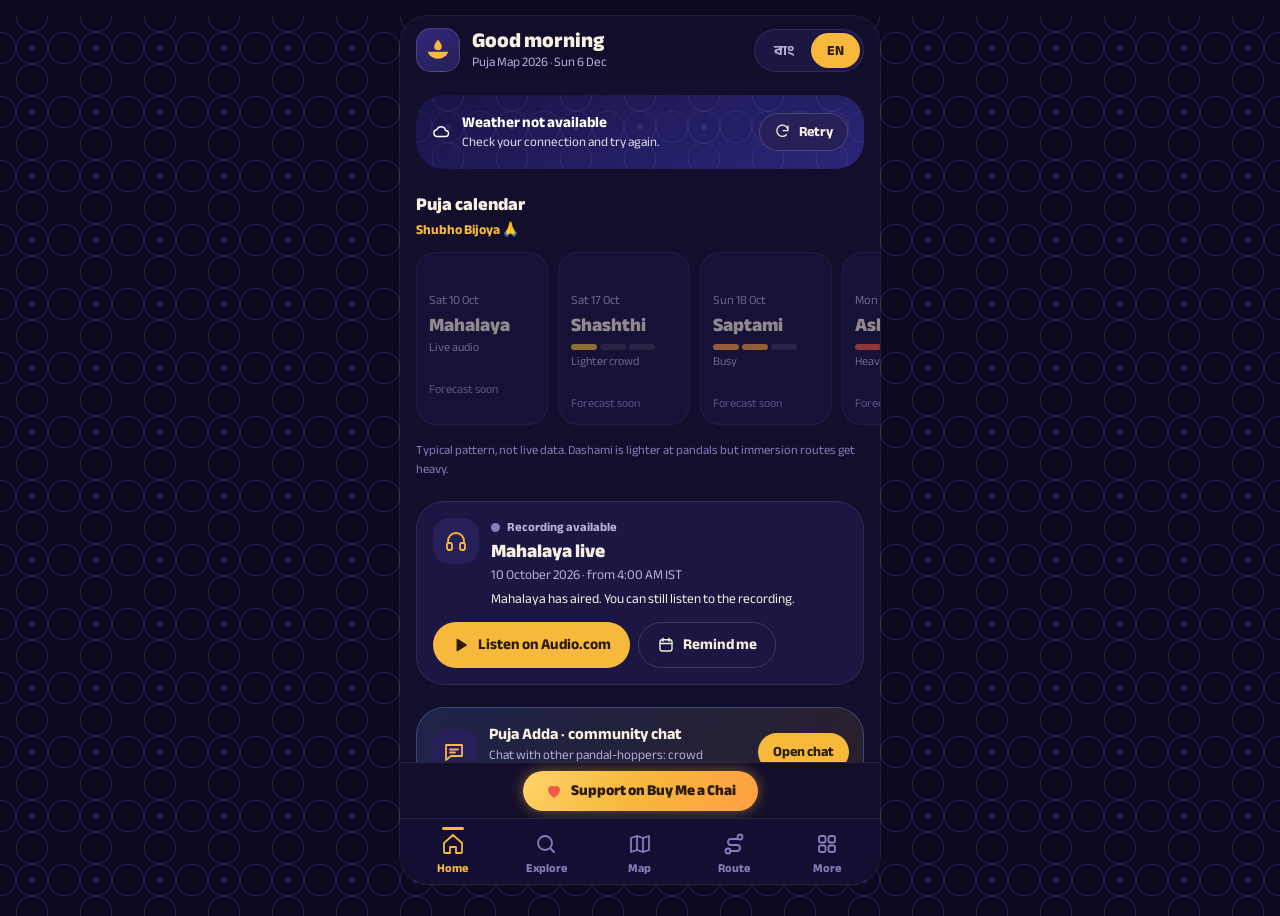
==== commit d4582cec: "Add files via upload" ====
--- a/index.html
+++ b/index.html
@@ -1,9 +1,9 @@
 <!doctype html>
-<html lang="bn">
+<html lang="en">
 <head>
 <meta charset="utf-8">
 <meta name="viewport" content="width=device-width, initial-scale=1, viewport-fit=cover">
-<title>দুর্গাপূজা ২০২৬ · কলকাতার প্যান্ডেল ও মেট্রো ম্যাপ</title>
+<title>Durga Puja 2026 · Kolkata Pandal & Metro Map</title>
 <meta name="description" content="Durga Puja 2026 Kolkata pandal map with metro stations, live weather, food stops and route planner. দুর্গাপূজা ২০২৬: কলকাতার প্যান্ডেল, মেট্রো, আবহাওয়া ও রুট।">
 <meta name="color-scheme" content="dark">
 <meta name="theme-color" content="#120E2B">
@@ -20,7 +20,7 @@
 <link rel="preconnect" href="https://fonts.googleapis.com">
 <link rel="preconnect" href="https://fonts.gstatic.com" crossorigin>
 <link rel="stylesheet" href="https://fonts.googleapis.com/css2?family=Anek+Bangla:wght@400;500;600;700;800&display=swap">
-<link rel="stylesheet" href="/assets/app.css?v=1">
+<link rel="stylesheet" href="/assets/app.css?v=4">
 </head>
 <body>
 <!-- icon sprite -->
@@ -67,6 +67,11 @@
   <symbol id="i-wind" viewBox="0 0 24 24"><path d="M3 9h11a3 3 0 1 0-3-3M3 15h15a3 3 0 1 1-3 3M3 12h7"/></symbol>
   <symbol id="i-drop" viewBox="0 0 24 24"><path d="M12 3s6 6.300 6 11a6 6 0 0 1-12 0c0-4.700 6-11 6-11z"/></symbol>
   <symbol id="i-cloud" viewBox="0 0 24 24"><path d="M7 18a4.500 4.500 0 0 1-.6-8.960A6 6 0 0 1 18 10a4 4 0 0 1 0 8z"/></symbol>
+  <symbol id="i-bell" viewBox="0 0 24 24"><path d="M6 17V11a6 6 0 0 1 12 0v6l1.500 2h-15z"/><path d="M10 21h4"/></symbol>
+  <symbol id="i-chat" viewBox="0 0 24 24"><path d="M4 5h16v11H9l-5 4z"/><path d="M8 9.500h8M8 12.500h5"/></symbol>
+  <symbol id="i-send" viewBox="0 0 24 24"><path d="M21 3L10 14M21 3l-7 18-4-7-7-4z"/></symbol>
+  <symbol id="i-back" viewBox="0 0 24 24"><path d="M19 12H5M11 6l-6 6 6 6"/></symbol>
+  <symbol id="i-dots" viewBox="0 0 24 24"><circle cx="12" cy="5" r="1.500"/><circle cx="12" cy="12" r="1.500"/><circle cx="12" cy="19" r="1.500"/></symbol>
   <symbol id="i-diya" viewBox="0 0 24 24"><path d="M2.500 13.500h19a9.500 9 0 0 1-9.500 6.500A9.500 9 0 0 1 2.500 13.500z" fill="currentColor" stroke="none"/><path d="M12 2.500c2.500 2.700 3.500 4.800 3.500 6.300a3.500 3.500 0 0 1-7 0c0-1.500 1-3.600 3.500-6.300z" fill="currentColor" stroke="none"/></symbol>
 </svg>
 
@@ -77,7 +82,10 @@
     <section class="view map" id="v-map" aria-label="Map"></section>
     <section class="view" id="v-route" aria-label="Route"></section>
     <section class="view" id="v-more" aria-label="More"></section>
+    <section class="view" id="v-chat" aria-label="Chat"></section>
   </main>
+  <div id="mhBanner" role="status" hidden></div>
+  <div id="lane"></div>
   <nav id="nav" aria-label="Main"></nav>
 
   <div id="sheetWrap" class="sheet-wrap" hidden>
@@ -91,24 +99,26 @@
 
   <div id="splash" data-act="splash-skip" role="presentation">
     <svg class="sp-lamp" viewBox="0 0 24 24" aria-hidden="true"><path d="M2.500 13.500h19a9.500 9 0 0 1-9.500 6.500A9.500 9 0 0 1 2.500 13.500z" fill="currentColor"/><path class="flame" d="M12 2.500c2.500 2.700 3.500 4.800 3.500 6.300a3.500 3.500 0 0 1-7 0c0-1.500 1-3.600 3.500-6.300z" fill="#FFD27A"/></svg>
-    <h2>দুর্গাপূজা ২০২৬</h2>
-    <p>Durga Puja 2026 · Kolkata</p>
+    <h2>Durga Puja 2026</h2>
+    <p>দুর্গাপূজা ২০২৬ · কলকাতা</p>
     <small>Sudipta Chatterjee</small>
   </div>
 </div>
 <noscript><p style="padding:24px;color:#F7F0E1">Please enable JavaScript to use Puja Map 2026. · অ্যাপটি চালাতে JavaScript চালু করুন।</p></noscript>
 
-<script src="/assets/data.js?v=1"></script>
-<script src="/assets/config.js?v=1"></script>
-<script src="/assets/i18n.js?v=1"></script>
-<script src="/assets/core.js?v=1"></script>
-<script src="/assets/weather.js?v=1"></script>
-<script src="/assets/community.js?v=1"></script>
-<script src="/assets/map.js?v=1"></script>
-<script src="/assets/views-home.js?v=1"></script>
-<script src="/assets/views-explore.js?v=1"></script>
-<script src="/assets/views-route.js?v=1"></script>
-<script src="/assets/views-more.js?v=1"></script>
-<script src="/assets/main.js?v=1"></script>
+<script src="/assets/data.js?v=4"></script>
+<script src="/assets/config.js?v=4"></script>
+<script src="/assets/i18n.js?v=4"></script>
+<script src="/assets/core.js?v=4"></script>
+<script src="/assets/weather.js?v=4"></script>
+<script src="/assets/community.js?v=4"></script>
+<script src="/assets/mahalaya.js?v=4"></script>
+<script src="/assets/chat.js?v=4"></script>
+<script src="/assets/map.js?v=4"></script>
+<script src="/assets/views-home.js?v=4"></script>
+<script src="/assets/views-explore.js?v=4"></script>
+<script src="/assets/views-route.js?v=4"></script>
+<script src="/assets/views-more.js?v=4"></script>
+<script src="/assets/main.js?v=4"></script>
 </body>
 </html>
--- a/assets/app.css
+++ b/assets/app.css
@@ -9,7 +9,7 @@
   /* map palette (the SVG data refers to these names) */
   --river: #123B5E; --rd: #2F2868; --rdo: #1B1646;
   --rl: 28px; --rm: 20px; --rs: 14px;
-  --nav-h: 66px; --sb: env(safe-area-inset-bottom, 0px); --st: env(safe-area-inset-top, 0px);
+  --nav-h: 66px; --lane-h: 56px; --sb: env(safe-area-inset-bottom, 0px); --st: env(safe-area-inset-top, 0px);
   --font: "Anek Bangla", "Hind Siliguri", "Noto Sans Bengali", system-ui, -apple-system, "Segoe UI", Roboto, sans-serif;
   --alpona: url("data:image/svg+xml,%3Csvg xmlns='http://www.w3.org/2000/svg' width='64' height='64' viewBox='0 0 64 64' fill='none' stroke='white' stroke-width='1'%3E%3Ccircle cx='32' cy='32' r='16'/%3E%3Ccircle cx='0' cy='32' r='16'/%3E%3Ccircle cx='64' cy='32' r='16'/%3E%3Ccircle cx='32' cy='0' r='16'/%3E%3Ccircle cx='32' cy='64' r='16'/%3E%3Ccircle cx='32' cy='32' r='2.5' fill='white'/%3E%3C/svg%3E");
 }
@@ -34,10 +34,10 @@
 /* ---------- app frame ---------- */
 #app { position: relative; height: 100dvh; max-width: 480px; margin: 0 auto; overflow: hidden; background: var(--night); box-shadow: 0 0 0 1px var(--line); }
 @media (min-width: 560px) { body { background: var(--night2) var(--alpona); background-size: 64px 64px; background-blend-mode: soft-light; } #app { border-radius: 28px; height: min(100dvh - 32px, 940px); margin-top: 16px; } }
-.view { position: absolute; inset: 0; overflow-y: auto; overflow-x: hidden; display: none; padding-bottom: calc(var(--nav-h) + var(--sb) + 20px); scrollbar-width: none; overscroll-behavior: contain; }
+.view { position: absolute; inset: 0 0 calc(var(--nav-h) + var(--sb) + var(--lane-h)) 0; overflow-y: auto; overflow-x: hidden; display: none; padding-bottom: 20px; scrollbar-width: none; overscroll-behavior: contain; }
 .view::-webkit-scrollbar { display: none; }
 .view.active { display: block; }
-.view.map { padding: 0; overflow: hidden; bottom: calc(var(--nav-h) + var(--sb)); }
+.view.map { padding: 0; overflow: hidden; }
 .pad { padding: 4px 16px 0; }
 .vhead { position: sticky; top: 0; z-index: 6; padding: calc(var(--st) + 12px) 16px 10px; background: rgba(18,14,43,.97); backdrop-filter: blur(16px); -webkit-backdrop-filter: blur(16px); }
 .vh-row { display: flex; align-items: center; justify-content: space-between; gap: 10px; }
@@ -223,10 +223,10 @@
 .aqi-card { display: flex; gap: 12px; align-items: center; margin-top: 10px; padding: 12px 14px; border-radius: 16px; background: var(--night); } .aqi-card div { display: grid; } .aqi-card span { font-size: 12.5px; color: var(--mut); line-height: 1.4; }
 .daylist { display: grid; gap: 6px; } .dr { display: flex; align-items: center; gap: 10px; padding: 8px 12px; border-radius: 14px; background: var(--night); } .dr.puja { border: 1px solid rgba(246,185,59,.35); } .dr-d { flex: 1; display: grid; font-size: 14px; } .tag { font-size: 12px; color: var(--zari); font-weight: 700; }
 .dr-p { display: inline-flex; align-items: center; gap: 2px; font-size: 12.5px; color: #9FC4FF; min-width: 52px; } .dr-p .ic { width: 12px; height: 12px; } .dr-t { font-size: 14px; color: var(--mut); white-space: nowrap; } .dr-t b { color: var(--ink); } .dr-soon { font-size: 12.5px; color: var(--dim); text-align: right; max-width: 150px; }
-.qr { background: #fff; padding: 12px; border-radius: 18px; display: inline-block; min-height: 224px; min-width: 224px; } .qr img, .qr canvas { display: block; } .quote { color: var(--mut); font-style: italic; font-size: 14px; line-height: 1.5; }
+ .quote { color: var(--mut); font-style: italic; font-size: 14px; line-height: 1.5; }
 
 /* ---------- toast + splash ---------- */
-#toast { position: absolute; left: 50%; bottom: calc(var(--nav-h) + var(--sb) + 14px); transform: translate(-50%, 16px); z-index: 60; max-width: calc(100% - 32px); padding: 11px 18px; border-radius: 999px; background: var(--ink); color: var(--night); font-weight: 700; font-size: 14px; opacity: 0; pointer-events: none; transition: opacity .2s, transform .2s; text-align: center; }
+#toast { position: absolute; left: 50%; bottom: calc(var(--nav-h) + var(--sb) + var(--lane-h) + 10px); transform: translate(-50%, 16px); z-index: 60; max-width: calc(100% - 32px); padding: 11px 18px; border-radius: 999px; background: var(--ink); color: var(--night); font-weight: 700; font-size: 14px; opacity: 0; pointer-events: none; transition: opacity .2s, transform .2s; text-align: center; }
 #toast.show { opacity: 1; transform: translate(-50%, 0); }
 #splash { position: absolute; inset: 0; z-index: 90; display: grid; place-content: center; justify-items: center; gap: 10px; text-align: center; background: var(--night) var(--alpona); background-size: 64px 64px; transition: opacity .4s, visibility .4s; cursor: pointer; }
 #splash::before { content: ""; position: absolute; inset: 0; background: radial-gradient(circle at 50% 42%, rgba(246,185,59,.2), transparent 55%), rgba(18,14,43,.9); }
@@ -235,3 +235,47 @@
 #splash h2 { font-size: 34px; font-weight: 800; margin-top: 6px; } #splash p { color: var(--mut); font-size: 15px; } #splash small { color: var(--dim); margin-top: 14px; font-size: 13px; }
 @media (prefers-reduced-motion: reduce) { *, *::before, *::after { animation: none !important; transition: none !important; } }
 @media (max-width: 360px) { .wx-temp { font-size: 48px; } .tiles { grid-template-columns: repeat(2, 1fr); } .qa { gap: 8px; } }
+
+/* ---------- support lane: a permanent, glowing button that sits in its own strip (never over content) ---------- */
+#lane { position: absolute; left: 0; right: 0; bottom: calc(var(--nav-h) + var(--sb)); height: var(--lane-h); z-index: 19; display: grid; place-items: center; background: var(--night); border-top: 1px solid var(--line); }
+.fab { position: relative; display: inline-flex; align-items: center; justify-content: center; gap: 8px; height: 40px; padding: 0 22px; border-radius: 999px; font-weight: 800; font-size: 15px; color: var(--zari-ink);
+  background: linear-gradient(120deg, #FFD36B, var(--zari) 45%, #FF9F43); box-shadow: 0 0 14px rgba(246,185,59,.45); animation: glow 2.2s ease-in-out infinite; }
+.fab .ic { width: 18px; height: 18px; fill: var(--sindoor); stroke: var(--sindoor); animation: beat 2.2s ease-in-out infinite; } .fab:active { transform: scale(.97); }
+@keyframes glow { 0% { box-shadow: 0 0 0 0 rgba(246,185,59,.6), 0 0 12px rgba(246,185,59,.35); } 70% { box-shadow: 0 0 0 14px rgba(246,185,59,0), 0 0 26px rgba(246,185,59,.6); } 100% { box-shadow: 0 0 0 0 rgba(246,185,59,0), 0 0 12px rgba(246,185,59,.35); } }
+@keyframes beat { 0%, 60%, 100% { transform: scale(1); } 30% { transform: scale(1.22); } }
+/* Mahalaya start banner (dismissible) */
+#mhBanner { position: absolute; left: 10px; right: 10px; top: calc(var(--st) + 8px); z-index: 30; display: flex; align-items: center; gap: 10px; padding: 10px 10px 10px 14px; border-radius: 20px; background: linear-gradient(120deg, #7A1F2E, #B83A2E); border: 1px solid rgba(255,255,255,.25); box-shadow: 0 10px 30px rgba(0,0,0,.5); }
+#mhBanner[hidden] { display: none; } .mhb-t { flex: 1; display: grid; min-width: 0; } .mhb-t b { display: flex; align-items: center; gap: 6px; font-size: 15px; } .mhb-t span { font-size: 13px; opacity: .9; } #mhBanner .icon-btn { background: rgba(0,0,0,.25); }
+.mh-fine { grid-column: 1 / -1; margin-top: 0; } .qr { background: #fff; padding: 10px; border-radius: 18px; display: inline-block; line-height: 0; } .qr img { display: block; image-rendering: pixelated; width: 220px; height: 220px; max-width: 70vw; max-height: 70vw; }
+
+/* ---------- Puja Adda (community chat) ---------- */
+#v-chat.active { display: flex; flex-direction: column; overflow: hidden; padding-bottom: 0; }
+#app.in-chat #lane { display: none; } #app.in-chat .view { bottom: calc(var(--nav-h) + var(--sb)); }
+.chat-head { display: flex; align-items: center; gap: 12px; position: relative; flex: none; }
+.ch-title { flex: 1; min-width: 0; display: grid; } .ch-title h1 { font-size: 20px; font-weight: 800; line-height: 1.2; } .ch-sp { width: 42px; }
+.chat-body { flex: 1; overflow-y: auto; scrollbar-width: none; } .chat-body::-webkit-scrollbar { display: none; }
+.chat-gate { padding-bottom: 28px; } .cg-hero { display: grid; justify-items: center; text-align: center; gap: 8px; padding: 18px 8px 8px; }
+.cc-ic { width: 46px; height: 46px; border-radius: 16px; display: grid; place-items: center; background: var(--raise); color: var(--zari); flex: none; } .cc-ic .ic { width: 24px; height: 24px; }
+.cg-hero .cc-ic { width: 64px; height: 64px; border-radius: 22px; } .cg-hero .cc-ic .ic { width: 32px; height: 32px; } .cg-hero h2 { font-size: 24px; font-weight: 800; } .cg-hero p { color: var(--mut); max-width: 34ch; }
+.cg-label { display: block; margin: 14px 2px 6px; font-size: 13px; font-weight: 700; color: var(--mut); }
+.cg-input { width: 100%; min-height: 54px; padding: 0 16px; border-radius: 16px; background: var(--surface); border: 1px solid var(--line2); outline: none; font-size: 20px; font-weight: 700; letter-spacing: .08em; text-align: center; text-transform: uppercase; }
+#chatNick.cg-input { text-transform: none; letter-spacing: 0; font-size: 18px; } .cg-input:focus { border-color: var(--zari); } .cg-input::placeholder { color: var(--dim); font-weight: 500; }
+.cg-err { min-height: 22px; margin: 8px 2px; color: #FFB199; font-size: 13.5px; text-align: center; }
+.cg-or { display: flex; align-items: center; gap: 12px; margin: 18px 0 12px; color: var(--dim); font-size: 13px; } .cg-or::before, .cg-or::after { content: ""; flex: 1; height: 1px; background: var(--line2); }
+.cg-get { display: grid; gap: 10px; } .cg-get h3 { font-size: 18px; } .steps { counter-reset: s; display: grid; gap: 8px; } .steps li { counter-increment: s; display: flex; gap: 10px; align-items: flex-start; color: var(--mut); font-size: 14.5px; }
+.steps li::before { content: counter(s); flex: none; width: 24px; height: 24px; border-radius: 50%; background: var(--zari); color: var(--zari-ink); font-weight: 800; font-size: 13px; display: grid; place-items: center; margin-top: 1px; }
+.rooms { padding: 0 16px 8px; background: rgba(18,14,43,.97); flex: none; }
+.chat-list { flex: 1; overflow-y: auto; padding: 8px 14px 12px; display: flex; flex-direction: column; gap: 6px; scrollbar-width: none; overscroll-behavior: contain; } .chat-list::-webkit-scrollbar { display: none; }
+.dsep { text-align: center; margin: 10px 0 4px; } .dsep span { display: inline-block; padding: 3px 12px; border-radius: 999px; background: var(--surface); color: var(--dim); font-size: 12px; font-weight: 700; }
+.msg { display: flex; } .msg.mine { justify-content: flex-end; } .mb { max-width: 82%; padding: 8px 12px 6px; border-radius: 18px 18px 18px 6px; background: var(--surface); border: 1px solid var(--line); word-break: break-word; }
+.msg.mine .mb { border-radius: 18px 18px 6px 18px; background: linear-gradient(135deg, rgba(246,185,59,.22), rgba(246,185,59,.1)); border-color: rgba(246,185,59,.35); }
+.mb .mn { display: block; font-size: 12.5px; margin-bottom: 1px; } .mb p { font-size: 15px; line-height: 1.4; white-space: pre-wrap; } .mb time { display: block; text-align: right; font-size: 11px; color: var(--dim); margin-top: 2px; }
+.msg[data-act] { cursor: pointer; }
+.composer { flex: none; display: flex; gap: 8px; padding: 10px 12px calc(10px + 2px); background: var(--night); border-top: 1px solid var(--line); }
+.composer input { flex: 1; min-width: 0; min-height: 48px; padding: 0 16px; border-radius: 999px; background: var(--surface); border: 1px solid var(--line2); outline: none; font-size: 16px; } .composer input:focus { border-color: var(--zari); }
+.send { width: 48px; height: 48px; border-radius: 50%; background: var(--zari); color: var(--zari-ink); display: grid; place-items: center; flex: none; } .send:disabled { opacity: .5; } .send .ic { width: 22px; height: 22px; }
+.chat-new { position: absolute; left: 50%; bottom: 76px; transform: translateX(-50%); z-index: 5; display: inline-flex; align-items: center; gap: 6px; padding: 8px 14px; border-radius: 999px; background: var(--zari); color: var(--zari-ink); font-weight: 800; font-size: 13px; box-shadow: 0 6px 20px rgba(0,0,0,.4); } .chat-new[hidden] { display: none; }
+.chatcard { display: flex; align-items: center; gap: 12px; margin-top: 22px; padding: 14px; border-radius: var(--rl); background: linear-gradient(120deg, rgba(106,163,255,.14), rgba(246,185,59,.1)); border: 1px solid rgba(106,163,255,.3); cursor: pointer; }
+.chatcard .cc-t { flex: 1; display: grid; min-width: 0; } .chatcard .cc-t b { font-size: 16px; } .chatcard .cc-t span { font-size: 13px; color: var(--mut); line-height: 1.4; } .pad > .chatcard:first-child { margin-top: 8px; }
+.rules { display: grid; gap: 8px; margin: 6px 0 10px; } .rules li { position: relative; padding-left: 16px; color: var(--mut); font-size: 14.5px; } .rules li::before { content: ""; position: absolute; left: 0; top: .6em; width: 6px; height: 6px; border-radius: 50%; background: var(--zari); }
+.stack { display: grid; gap: 8px; margin-top: 10px; }
